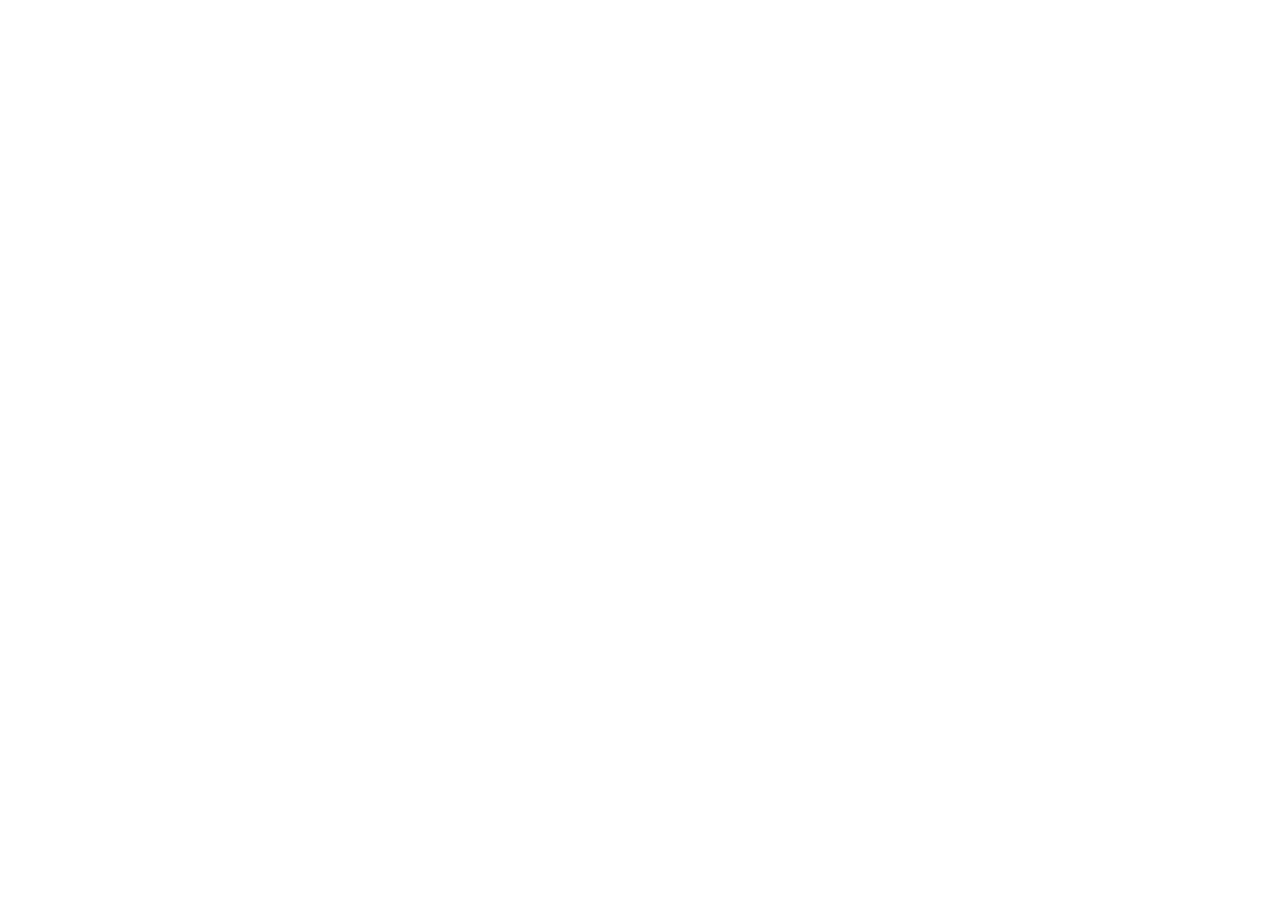
==== agendamento.html @ 8f5cff84 "Estrutura do site" ====
<!DOCTYPE html>
<html lang="pt-BR">
<head>
  <meta charset="UTF-8">
  <meta name="viewport" content="width=device-width, initial-scale=1.0">
  <title>Document</title>
    <link rel="stylesheet" href="css/agendamento.css">
  <script src="js/agendamento.js" defer></script>

</head>
<body>
  <!-- 5. [página 5] A página de agendamento deve apresentar, em formato de tabela, os serviços já adicionados
ao agendamento, contendo os campos: Imagem, breve descrição e quantidade. O campo de quantidade
deve ser numérico e permitir aumentar ou diminuir a quantidade de pets, vagas ou serviços selecionados.
Deve conter um botão de “Finalizar Agendamento”. Se o usuário clicar em diminuir para valor igual ou
menor que zero, exiba uma mensagem de confirmação para que ele confirme se irá ou não excluir o item
(utilize JS); -->
</body>
</html>
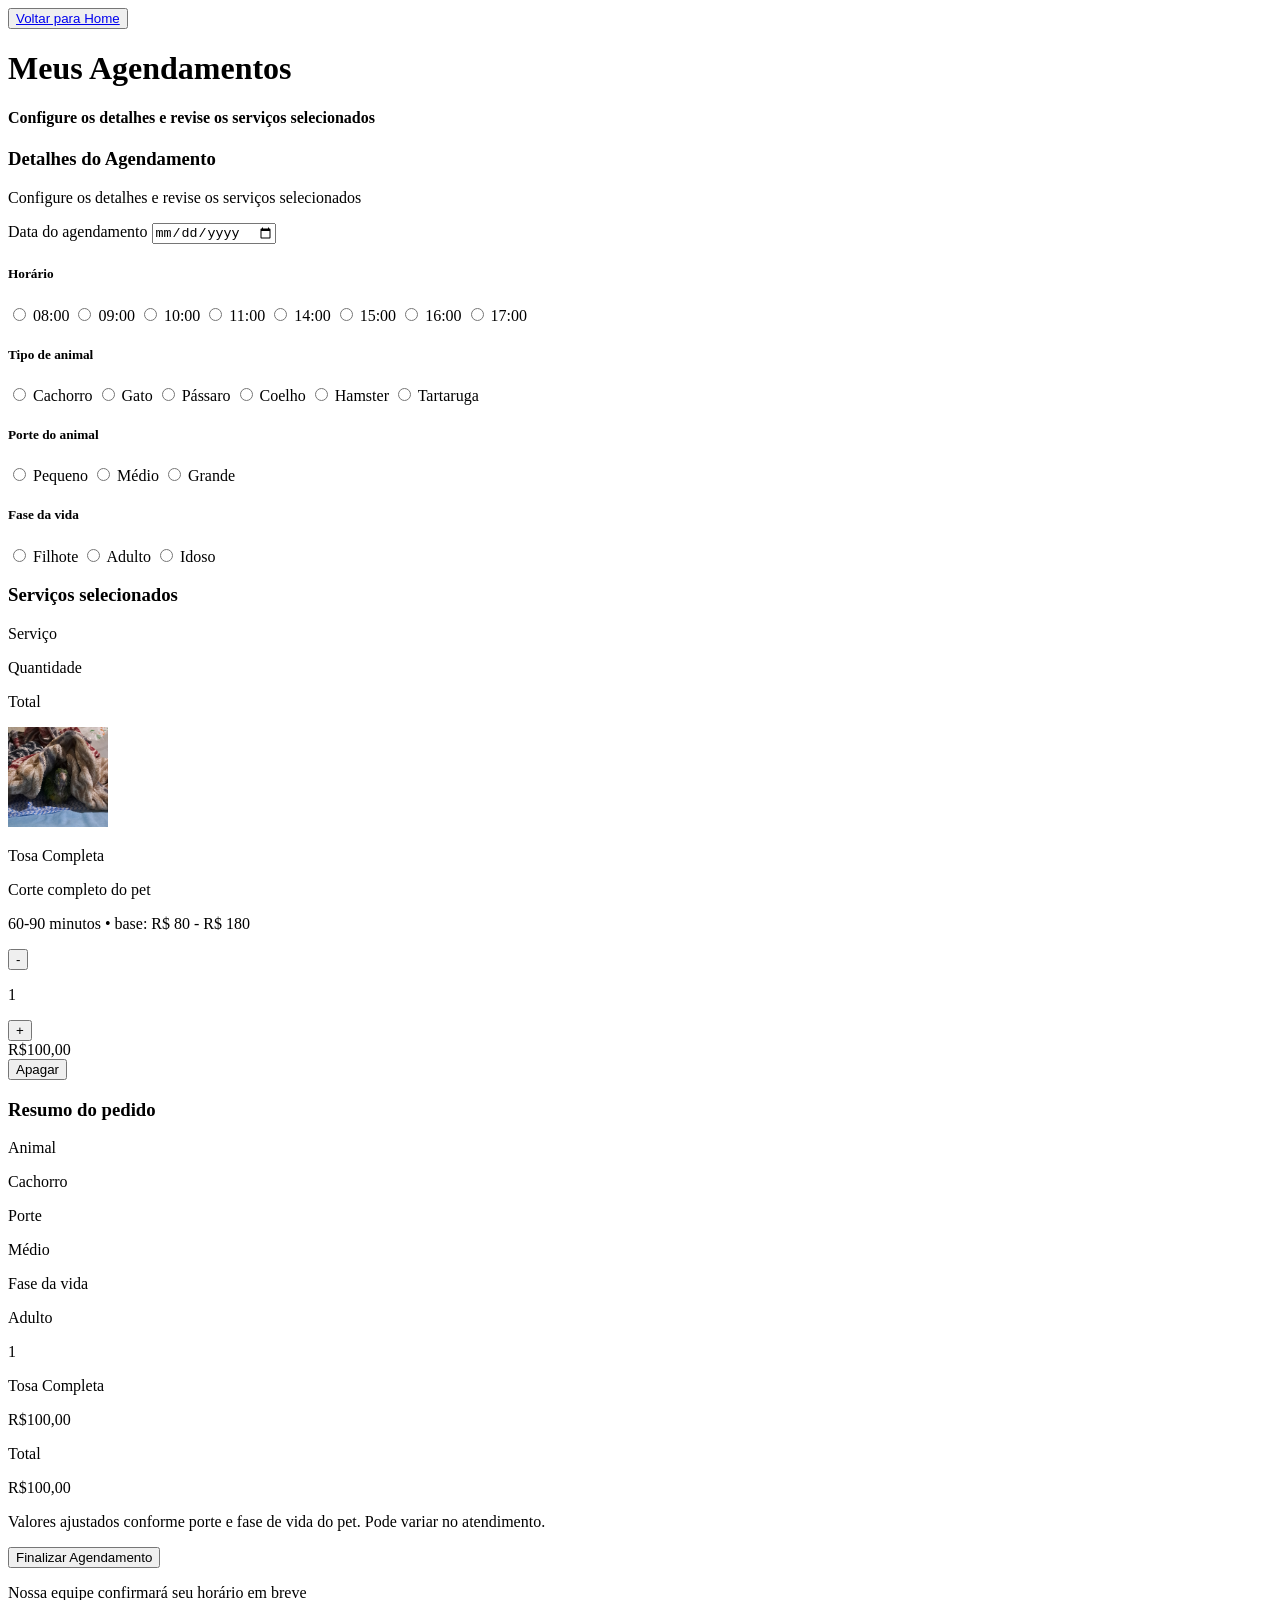
==== commit 6ce69d75: "html agendamento, login e cadastro" ====
--- a/agendamento.html
+++ b/agendamento.html
@@ -15,5 +15,174 @@
 Deve conter um botão de “Finalizar Agendamento”. Se o usuário clicar em diminuir para valor igual ou
 menor que zero, exiba uma mensagem de confirmação para que ele confirme se irá ou não excluir o item
 (utilize JS); -->
+<button><a href="index.html">Voltar para Home</a></button>
+<div>
+<h1>Meus Agendamentos</h1>
+<h4>Configure os detalhes e revise os serviços selecionados</h4>
+</div>
+
+<section>
+  <section>
+    <h3>Detalhes do Agendamento</h3>
+    <p>Configure os detalhes e revise os serviços selecionados</p>
+  </section>
+
+  <section>
+  <form action="">
+    <section>
+      <label for="data" >Data do agendamento</label>
+      <input type="date" id="data" name="data">
+    </section>
+
+    <section>
+      <h5>Horário</h5>
+      
+      <input type="radio" id="8" name="hora" >
+      <label for="8" >08:00</label>
+
+      <input type="radio" id="9" name="hora">
+      <label for="9" >09:00</label>
+
+      <input type="radio" id="10" name="hora">
+      <label for="10" >10:00</label>
+
+      <input type="radio" id="11" name="hora">
+      <label for="11" >11:00</label>
+
+      <input type="radio" id="14" name="hora">
+      <label for="14" >14:00</label>
+
+      <input type="radio" id="15" name="hora">
+      <label for="15" >15:00</label>
+
+      <input type="radio" id="16" name="hora">
+      <label for="16" >16:00</label>
+
+      <input type="radio" id="17" name="hora">
+      <label for="17" >17:00</label>
+    </section>
+
+    <section>
+      <h5>Tipo de animal</h5>
+
+      <input type="radio" id="cao" name="animal">
+      <label for="cao" >Cachorro</label>
+
+      <input type="radio" id="gato" name="animal">
+      <label for="gato" >Gato</label>
+
+      <input type="radio" id="passaro" name="Pássaro">
+      <label for="passaro">Pássaro</label>
+
+      <input type="radio" id="coelho" name="animal">
+      <label for="coelho" >Coelho</label>
+
+      <input type="radio" id="hamster" name="animal">
+      <label for="hamster" >Hamster</label>
+
+      <input type="radio" id="tartaruga" name="animal">
+      <label for="tartaruga">Tartaruga</label>
+    </section>
+
+    <section>
+      <h5>Porte do animal</h5>
+
+      <input type="radio" id="pequeno" name="porte">
+      <label for="pequeno" >Pequeno</label>
+
+      <input type="radio" id="medio" name="porte">
+      <label for="medio" >Médio</label>
+
+      <input type="radio" id="grande" name="porte">
+      <label for="grande" >Grande</label>
+    </section>
+
+    <section>
+      <h5>Fase da vida</h5>
+
+      <input type="radio" id="filhote" name="fase">
+      <label for="filhote" >Filhote</label>
+
+      <input type="radio" id="adulto" name="fase">
+      <label for="adulto" >Adulto</label>
+
+      <input type="radio" id="idoso" name="fase">
+      <label for="idoso" >Idoso</label>
+    </section>
+    </section>
+
+    <section>
+      <div>
+        <h3>Serviços selecionados</h3>
+        <p>Serviço</p>
+        <p>Quantidade</p>
+        <p>Total</p>
+      </div>
+
+      <div>
+        <img src="assets/davi.jpg" alt="" width="100px">
+        <p>Tosa Completa</p>
+        <p>Corte completo do pet</p>
+        <p>60-90 minutos • base: R$ 80 - R$ 180</p>
+      </div>
+
+      <div>
+        <button>-</button>
+        <p>1</p>
+        <button>+</button>
+      </div>
+
+      <div>R$100,00</div>
+      <button>Apagar</button>
+    </section>
+
+    <section>
+      <h3>Resumo do pedido</h3>
+
+      <div>
+        <p>Animal</p>
+        <p>Cachorro</p>
+      </div>
+
+      <div>
+        <p>Porte</p>
+        <p>Médio</p>
+      </div>
+
+      <div>
+        <p>Fase da vida</p>
+        <p>Adulto</p>
+      </div>
+
+      <div>
+        <p>1</p>
+        <p>Tosa Completa</p>
+        <p>R$100,00</p>
+      </div>
+
+      <div>
+        <p>Total</p>
+        <p>R$100,00</p>
+      </div>
+
+      <div>
+        <p>Valores ajustados conforme porte e fase de vida do pet. Pode variar no atendimento.</p>
+      </div>
+
+      <div>
+        <button>Finalizar Agendamento</button>
+        <p>Nossa equipe confirmará seu horário em breve</p>
+      </div>
+
+      
+    </section>
+
+
+
+    
+
+
+  </form>
+</section>
 </body>
 </html>
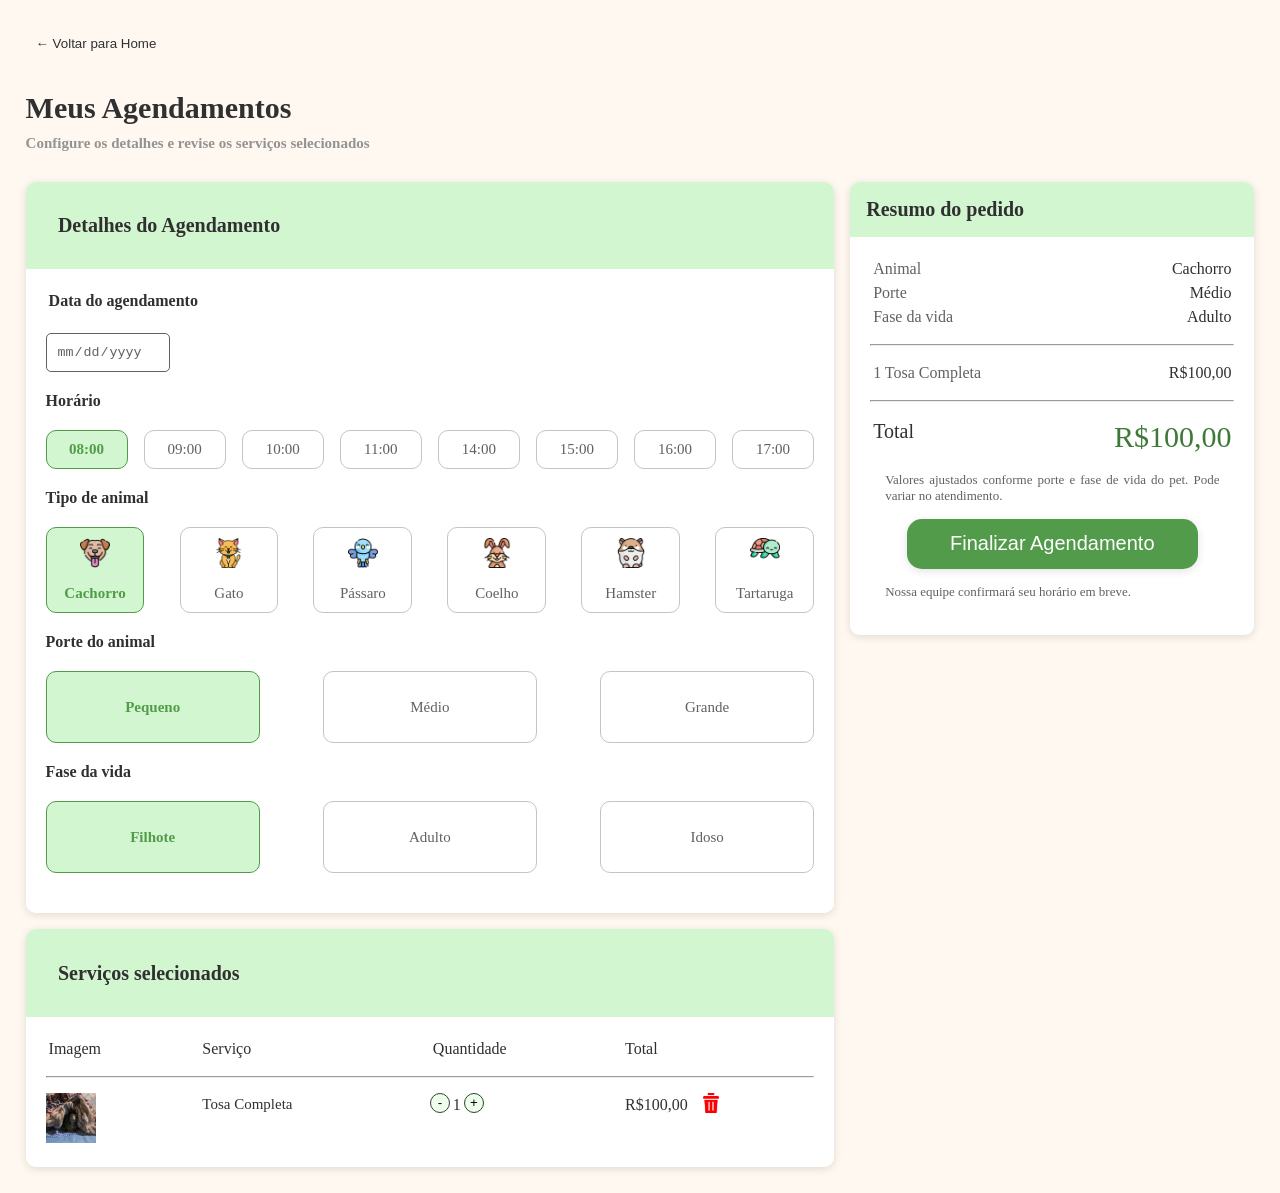
==== commit 28709642: "minha parte" ====
--- a/agendamento.html
+++ b/agendamento.html
@@ -1,188 +1,255 @@
 <!DOCTYPE html>
 <html lang="pt-BR">
+
 <head>
   <meta charset="UTF-8">
   <meta name="viewport" content="width=device-width, initial-scale=1.0">
-  <title>Document</title>
-    <link rel="stylesheet" href="css/agendamento.css">
+  <title>Agendamento</title>
+
+  <link rel="stylesheet" href="css/agendamento.css">
   <script src="js/agendamento.js" defer></script>
-
 </head>
+
 <body>
   <!-- 5. [página 5] A página de agendamento deve apresentar, em formato de tabela, os serviços já adicionados
-ao agendamento, contendo os campos: Imagem, breve descrição e quantidade. O campo de quantidade
+ao pagendamento, contendo os campos: Imagem, breve descrição e quantidade. O campo de quantidade
 deve ser numérico e permitir aumentar ou diminuir a quantidade de pets, vagas ou serviços selecionados.
 Deve conter um botão de “Finalizar Agendamento”. Se o usuário clicar em diminuir para valor igual ou
 menor que zero, exiba uma mensagem de confirmação para que ele confirme se irá ou não excluir o item
 (utilize JS); -->
-<button><a href="index.html">Voltar para Home</a></button>
-<div>
-<h1>Meus Agendamentos</h1>
-<h4>Configure os detalhes e revise os serviços selecionados</h4>
-</div>
-
-<section>
-  <section>
-    <h3>Detalhes do Agendamento</h3>
-    <p>Configure os detalhes e revise os serviços selecionados</p>
+  <button id="button_home"><a href="index.html">← Voltar para Home</a></button>
+  <div id="parte_cima">
+    <h1>Meus Agendamentos</h1>
+    <h4>Configure os detalhes e revise os serviços selecionados</h4>
+  </div>
+
+  <section id="section_principal">
+    <div id="coluna2">
+      <section class="container_detalhes">
+        <form action="">
+          <div class="titulo_detalhes">
+            <h3>Resumo do pedido</h3>
+          </div>
+
+          <div class="conteudo_detalhes" id="resumo_pedido">
+            <div class="infos_pedido">
+              <p class="p1">Animal</p>
+              <p class="p2">Cachorro</p>
+            </div>
+
+            <div class="infos_pedido">
+              <p class="p1">Porte</p>
+              <p class="p2">Médio</p>
+            </div>
+
+            <div class="infos_pedido">
+              <p class="p1">Fase da vida</p>
+              <p class="p2">Adulto</p>
+
+            </div>
+
+            <hr>
+
+            <div class="infos_pedido">
+              <p class="p1">1 Tosa Completa</p>
+              <p class="p2">R$100,00</p>
+            </div>
+
+            <hr>
+
+            <div class="infos_pedido">
+              <p id="total_escr">Total</p>
+              <p id="total">R$100,00</p>
+            </div>
+
+            <div class="div_letra_pequena">
+              <p class="letra_pequena">Valores ajustados conforme porte e fase de vida do pet. Pode variar no
+                atendimento.</p>
+            </div>
+
+            <div id="div_button">
+              <button id="finalizar_agend">Finalizar Agendamento</button>
+            </div>
+
+            <div class="div_letra_pequena">
+              <p class="letra_pequena">Nossa equipe confirmará seu horário em breve.</p>
+            </div>
+          </div>
+        </form>
+      </section>
+    </div>
+
+    <div id="coluna1">
+      <section class="container_detalhes" id="detalhes">
+        <form action="">
+
+          <div class="titulo_detalhes">
+            <h3>Detalhes do Agendamento</h3>
+          </div>
+
+          <section class="conteudo_detalhes">
+
+            <div id="data">
+              <p id="label_data">Data do agendamento</p>
+              <input type="date" id="input_data" name="data">
+            </div>
+
+            <div id="hora">
+              <h5>Horário</h5>
+
+              <div class="secao_inputs" id="inputs_hora">
+                <input type="radio" id="8" name="hora" checked>
+                <label for="8" class="label_hora">08:00</label>
+
+                <input type="radio" id="9" name="hora">
+                <label for="9" class="label_hora">09:00</label>
+
+                <input type="radio" id="10" name="hora">
+                <label for="10" class="label_hora">10:00</label>
+
+                <input type="radio" id="11" name="hora">
+                <label for="11" class="label_hora">11:00</label>
+
+                <input type="radio" id="14" name="hora">
+                <label for="14" class="label_hora">14:00</label>
+
+                <input type="radio" id="15" name="hora">
+                <label for="15" class="label_hora">15:00</label>
+
+                <input type="radio" id="16" name="hora">
+                <label for="16" class="label_hora">16:00</label>
+
+                <input type="radio" id="17" name="hora">
+                <label for="17" class="label_hora">17:00</label>
+              </div>
+            </div>
+
+            <div id="tipo_animal">
+              <h5>Tipo de animal</h5>
+              <div class="secao_inputs" id="inputs_animais">
+                <input type="radio" id="cao" name="animal" checked>
+                <label for="cao" id="label_animais">
+                  <img src="assets/cao.png" width="30px">
+                  <br>
+                  Cachorro
+                </label>
+
+                <input type="radio" id="gato" name="animal">
+                <label for="gato" id="label_animais">
+                  <img src="assets/gato.png" alt="" width="30px">
+                  <br>
+                  Gato
+                </label>
+
+                <input type="radio" id="passaro" name="animal">
+                <label for="passaro" id="label_animais">
+                  <img src="assets/passaro.png" alt="" width="30px">
+                  <br>
+                  Pássaro
+                </label>
+
+                <input type="radio" id="coelho" name="animal">
+                <label for="coelho" id="label_animais">
+                  <img src="assets/coelho.png" alt="" width="30px">
+                  <br>
+                  Coelho
+                </label>
+
+                <input type="radio" id="hamster" name="animal">
+                <label for="hamster" id="label_animais">
+                  <img src="assets/hamster.png" alt="" width="30px">
+                  <br>
+                  Hamster
+                </label>
+
+                <input type="radio" id="tartaruga" name="animal">
+                <label for="tartaruga" id="label_animais">
+                  <img src="assets/tartaruga.png" alt="" width="30px">
+                  <br>
+                  Tartaruga
+                </label>
+              </div>
+            </div>
+
+            <div id="porte_animal">
+              <h5>Porte do animal</h5>
+              <div class="secao_inputs" id="inputs_porte">
+
+
+                <input type="radio" id="pequeno" name="porte" checked>
+                <label for="pequeno" class="label_porte">Pequeno</label>
+
+                <input type="radio" id="medio" name="porte">
+                <label for="medio" class="label_porte">Médio</label>
+
+                <input type="radio" id="grande" name="porte">
+                <label for="grande" class="label_porte">Grande</label>
+              </div>
+            </div>
+
+            <div id="fase_vida" checked>
+              <h5>Fase da vida</h5>
+              <div class="secao_inputs" id="inputs_fase">
+
+                <input type="radio" id="filhote" name="fase" checked>
+                <label for="filhote" class="label_fase">Filhote</label>
+
+                <input type="radio" id="adulto" name="fase">
+                <label for="adulto" class="label_fase">Adulto</label>
+
+                <input type="radio" id="idoso" name="fase">
+                <label for="idoso" class="label_fase">Idoso</label>
+              </div>
+            </div>
+          </section>
+        </form>
+      </section>
+
+      <section class="container_detalhes">
+        <form action="">
+          <div class="titulo_detalhes">
+            <h3>Serviços selecionados</h3>
+          </div>
+          <div class="conteudo_detalhes">
+            <div>
+              <div id="temas_detalhes">
+                <p>Imagem</p>
+                <p>Serviço</p>
+                <p>Quantidade</p>
+                <p>Total</p>
+              </div>
+
+              <hr>
+
+              <div id="conteudo_detalhes">
+                <div id="div_img_agendamento">
+                <img src="assets/davi.jpg" alt="" width="50px">
+                </div>
+
+                <div id="p_agendamento">
+                <p>Tosa Completa</p>
+                </div>
+
+                <div id="div_quant_agendamento">
+                  <button>-</button>
+                  <p>1</p>
+                  <button>+</button>
+                </div>
+
+                <div id="div_valor">
+                <p>R$100,00</p>
+                <img src="assets/excluir.png" height="20rem" alt="">
+                </div>
+              
+              </div>
+            </div>
+          </div>
+        </form>
+      </section>
+    </div>
+
+
   </section>
-
-  <section>
-  <form action="">
-    <section>
-      <label for="data" >Data do agendamento</label>
-      <input type="date" id="data" name="data">
-    </section>
-
-    <section>
-      <h5>Horário</h5>
-      
-      <input type="radio" id="8" name="hora" >
-      <label for="8" >08:00</label>
-
-      <input type="radio" id="9" name="hora">
-      <label for="9" >09:00</label>
-
-      <input type="radio" id="10" name="hora">
-      <label for="10" >10:00</label>
-
-      <input type="radio" id="11" name="hora">
-      <label for="11" >11:00</label>
-
-      <input type="radio" id="14" name="hora">
-      <label for="14" >14:00</label>
-
-      <input type="radio" id="15" name="hora">
-      <label for="15" >15:00</label>
-
-      <input type="radio" id="16" name="hora">
-      <label for="16" >16:00</label>
-
-      <input type="radio" id="17" name="hora">
-      <label for="17" >17:00</label>
-    </section>
-
-    <section>
-      <h5>Tipo de animal</h5>
-
-      <input type="radio" id="cao" name="animal">
-      <label for="cao" >Cachorro</label>
-
-      <input type="radio" id="gato" name="animal">
-      <label for="gato" >Gato</label>
-
-      <input type="radio" id="passaro" name="Pássaro">
-      <label for="passaro">Pássaro</label>
-
-      <input type="radio" id="coelho" name="animal">
-      <label for="coelho" >Coelho</label>
-
-      <input type="radio" id="hamster" name="animal">
-      <label for="hamster" >Hamster</label>
-
-      <input type="radio" id="tartaruga" name="animal">
-      <label for="tartaruga">Tartaruga</label>
-    </section>
-
-    <section>
-      <h5>Porte do animal</h5>
-
-      <input type="radio" id="pequeno" name="porte">
-      <label for="pequeno" >Pequeno</label>
-
-      <input type="radio" id="medio" name="porte">
-      <label for="medio" >Médio</label>
-
-      <input type="radio" id="grande" name="porte">
-      <label for="grande" >Grande</label>
-    </section>
-
-    <section>
-      <h5>Fase da vida</h5>
-
-      <input type="radio" id="filhote" name="fase">
-      <label for="filhote" >Filhote</label>
-
-      <input type="radio" id="adulto" name="fase">
-      <label for="adulto" >Adulto</label>
-
-      <input type="radio" id="idoso" name="fase">
-      <label for="idoso" >Idoso</label>
-    </section>
-    </section>
-
-    <section>
-      <div>
-        <h3>Serviços selecionados</h3>
-        <p>Serviço</p>
-        <p>Quantidade</p>
-        <p>Total</p>
-      </div>
-
-      <div>
-        <img src="assets/davi.jpg" alt="" width="100px">
-        <p>Tosa Completa</p>
-        <p>Corte completo do pet</p>
-        <p>60-90 minutos • base: R$ 80 - R$ 180</p>
-      </div>
-
-      <div>
-        <button>-</button>
-        <p>1</p>
-        <button>+</button>
-      </div>
-
-      <div>R$100,00</div>
-      <button>Apagar</button>
-    </section>
-
-    <section>
-      <h3>Resumo do pedido</h3>
-
-      <div>
-        <p>Animal</p>
-        <p>Cachorro</p>
-      </div>
-
-      <div>
-        <p>Porte</p>
-        <p>Médio</p>
-      </div>
-
-      <div>
-        <p>Fase da vida</p>
-        <p>Adulto</p>
-      </div>
-
-      <div>
-        <p>1</p>
-        <p>Tosa Completa</p>
-        <p>R$100,00</p>
-      </div>
-
-      <div>
-        <p>Total</p>
-        <p>R$100,00</p>
-      </div>
-
-      <div>
-        <p>Valores ajustados conforme porte e fase de vida do pet. Pode variar no atendimento.</p>
-      </div>
-
-      <div>
-        <button>Finalizar Agendamento</button>
-        <p>Nossa equipe confirmará seu horário em breve</p>
-      </div>
-
-      
-    </section>
-
-
-
-    
-
-
-  </form>
-</section>
 </body>
+
 </html>
--- a/css/agendamento.css
+++ b/css/agendamento.css
@@ -0,0 +1,327 @@
+*{
+  padding: 0;
+  margin: 0;
+  
+}
+html {
+  background-color: #FFF8F0;
+  color: #303030;
+  margin: 2%;
+  font-size: 62.5%;
+
+}
+
+body{
+  font-size: 1.5rem;
+}
+
+#parte_cima{
+  margin: 3rem 0 3rem 0;
+}
+
+h4{
+  color: #939393;
+  margin-top: 10px;
+}
+#section_principal {
+  display: grid;
+  grid-template-columns: 2fr 1fr;
+  gap: 16px;
+}
+#coluna1{
+  grid-column: 1;
+  grid-row: 1;
+  display: flex;
+  flex-direction: column;
+  gap: 16px;
+}
+#coluna2{
+  grid-column: 2;
+}
+
+.container_detalhes{
+  border-radius: 1rem;
+  overflow: hidden;
+  box-shadow: 0px 2px 8px #0000001f;
+}
+
+.titulo_detalhes{
+  background-color: #d2f6cf;
+  padding: 1rem;
+  padding: 4%;
+}
+
+.conteudo_detalhes{
+  background-color: #FFFfff;
+  padding: clamp(2rem, 1vw, 4rem);
+}
+
+.secao_inputs{
+  padding: 2rem 0 2rem 0;
+  display: flex;
+  justify-content: space-between;
+  flex-wrap: wrap;
+  align-items: center;
+}
+h3{
+  font-size: 2rem;
+}
+h5{
+  font-size: 1.6rem;
+}
+
+input[type="radio"]{
+  display: none;
+  width: 100%;
+}
+
+label{
+  border:1px solid #c4c4c4;
+  cursor: pointer;
+  color: #616161;
+  padding: 1rem;
+  border-radius: 1rem;
+  display: flex;
+  flex-direction: column;
+  align-items: center;
+  
+}
+input[type="radio"]:checked + label {
+  background-color: #d2f6cf;
+  border: 1.7px solid #529b4a;
+  color: #529b4a;
+  font-weight: bold;
+}
+
+label:hover{
+  background-color: #effdee;
+  border: 1px solid #70cc66;
+  color: #3e7938;
+}
+
+.label_hora{
+  width: 6rem;
+}
+#label_animais{
+  width: 10%;
+  max-width: 10rem;
+  min-width: 5rem;
+}
+
+.label_porte, .label_fase{
+  justify-content: center;
+  width: 25%;
+  max-width: 25rem;
+  height: 5rem;
+}
+
+@media (max-width:850px){
+#inputs_animais{
+  display: grid;
+  grid-template-columns: repeat(3, 1fr);
+  row-gap: 2rem;
+}
+#label_animais{
+  width: 70%;
+  max-width: 12rem;
+  min-width: 2rem;
+}
+
+#inputs_porte, #inputs_fase{
+  display: flex;
+  flex-direction: column;
+  align-items: center;
+  gap: 1.5rem;
+}
+.label_porte, .label_fase{
+  height: 3rem;
+  width: 100%;
+}
+}
+
+@media (max-width:1200px){
+  #inputs_hora{
+    display: grid;
+    grid-template-columns: 1fr 1fr 1fr 1fr;
+    row-gap: 2rem;
+
+
+  }
+}
+@media (max-width:700px){
+  #inputs_hora{
+    display: grid;
+    grid-template-columns: 1fr 1fr 1fr;
+    row-gap: 2rem;
+
+  }
+}
+
+@media (max-width: 600px) {
+  #section_principal{
+    display: flex;
+    flex-direction: column;
+  }
+    #inputs_hora{
+    display: grid;
+    grid-template-columns: 1fr 1fr 1fr 1fr;
+    row-gap: 2rem;
+
+  }
+}
+
+@media (max-width:430px){
+  #inputs_hora{
+    display: grid;
+    grid-template-columns: 1fr 1fr 1fr;
+    row-gap: 2rem;
+
+  }
+}
+
+@media (max-width:350px){
+  #inputs_hora{
+    display: grid;
+    grid-template-columns: 1fr 1fr;
+    row-gap: 2rem;
+
+  }
+  #inputs_animais{
+    display: grid;
+    grid-template-columns: 1fr 1fr;
+  }
+  .label_porte, .label_fase{
+  height: 3rem;
+  width: 80%;
+}
+}
+
+#inputs_hora{
+  align-items: center;
+}
+
+#input_data{
+  border: 1px solid #616161;
+  color: #616161;
+  padding: 1rem;
+  margin: 2rem 0 2rem 0;
+  border-radius: 0.5rem;
+}
+input[type="date"]::-webkit-calendar-picker-indicator {
+  display: none;
+}
+
+.infos_pedido{
+  display: flex;
+  justify-content: space-between;
+}
+
+p{
+  font-size: 1.6rem;
+  margin: 0.3rem;
+}
+.p1{
+  color: #616161;
+}
+.p2{
+  color: #303030;
+}
+.letra_pequena{
+  color: #616161;
+  font-size: 1.3rem;
+  text-align: justify;
+  margin: 1.5rem;
+}
+
+hr{
+  margin: 1.5rem 0 1.5rem 0;
+}
+
+#total_escr{
+  display: flex;
+  justify-content: center;
+  font-size: 2rem;
+}
+#total{
+  font-size: 3rem;
+  color: #3e7938;
+}
+
+
+#label_data{
+  font-size: 1.6rem;
+  font-weight: bold;
+}
+
+#finalizar_agend{
+  align-items: center;
+  width: 80%;
+  height: 5rem;
+  font-size: 2rem;
+  border-radius: 1.5rem;
+  border: none;
+  background-color: #529b4a;
+  color: #ffffff;
+  box-shadow: 0px 2px 8px #0000001f;
+}
+#finalizar_agend:hover{
+  background-color: #3a6b35;
+  cursor: pointer;
+    box-shadow: 0 8px 20px rgba(128, 128, 128, 0.35);
+}
+
+#div_button{
+  display: flex;
+  justify-content: center;
+  align-items: center;
+}
+
+#button_home{
+  padding: 1rem;
+  background: transparent;
+  border: 0rem;
+  color: #303030;
+}
+
+#button_home a{
+  text-decoration: none;
+  color: #303030;
+}
+
+#button_home:hover{
+  background-color: #2df0400d;
+  border-radius: 1.2rem;
+  cursor: pointer;
+}
+
+/* Detalhes */
+#temas_detalhes, #conteudo_detalhes{
+  display: grid;
+  grid-template-columns: 2fr 3fr 2.5fr 2.5fr;
+
+}
+
+#div_img img{
+  height: 100%;
+  max-height: 7rem;
+  width: auto;
+  max-width:100% ;
+}
+#p_agendamento p{
+  color: #303030;
+  font-size: 100%;
+}
+#div_quant_agendamento{
+  display: flex;
+}
+#div_quant_agendamento button{
+  width: 2rem;
+  height: 2rem;
+  border-radius: 50%;
+  border: 0.1rem solid #274923;
+  background-color: #effdee;
+}
+#div_valor{
+  display: flex;
+  gap: 1rem;
+}
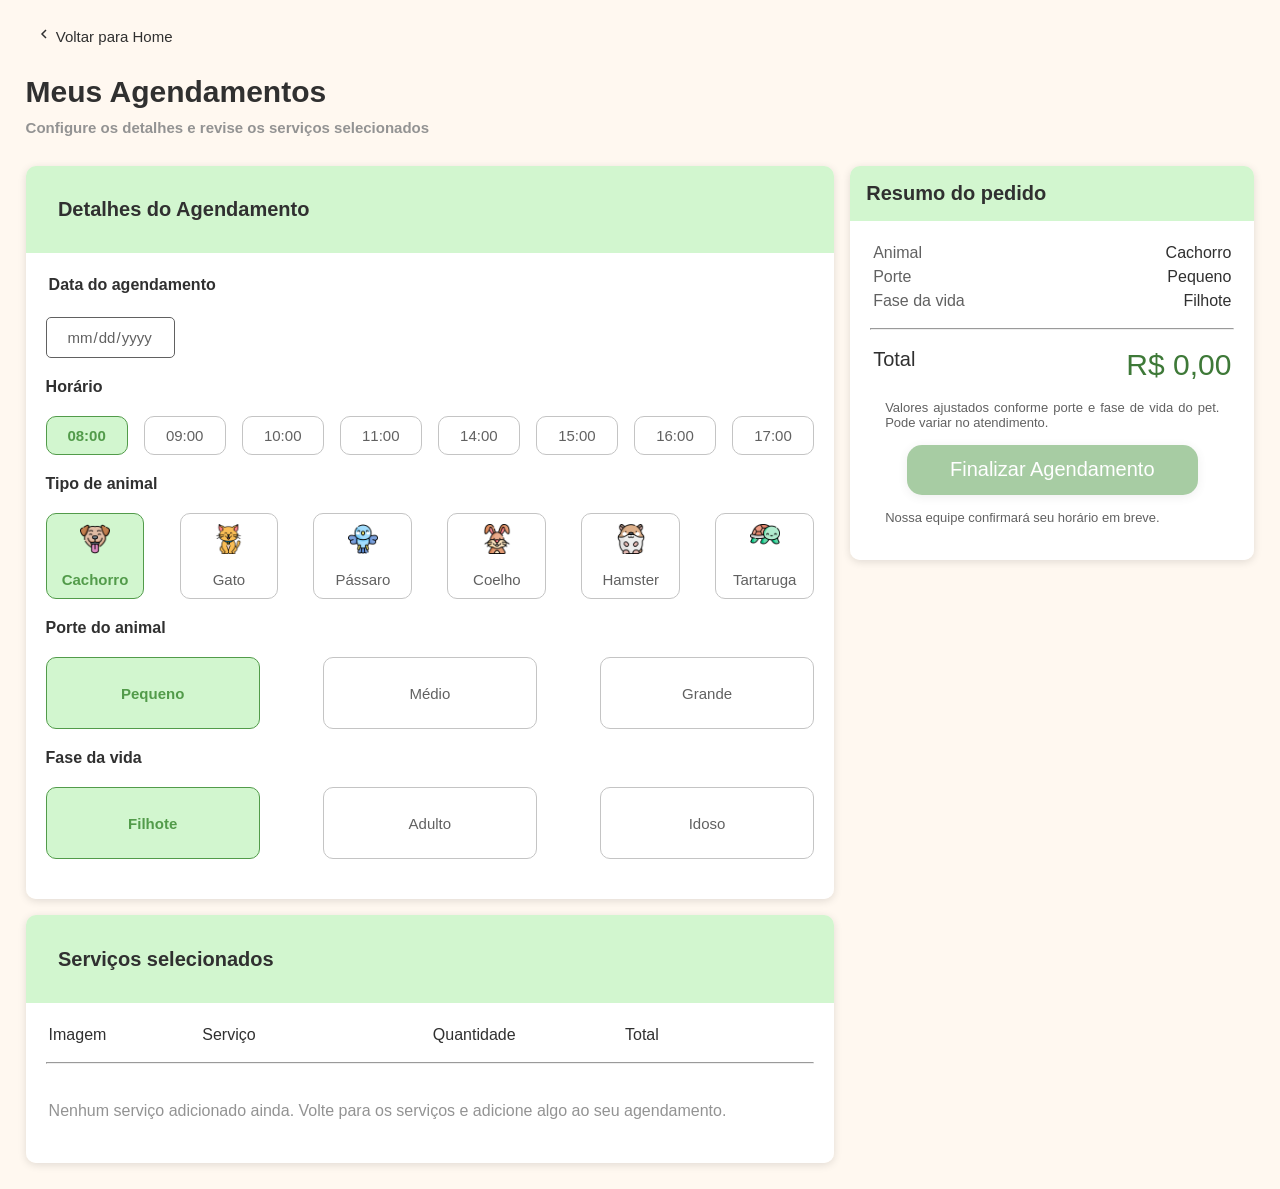
==== commit d5148f9a: "Ajustes na tela de agendamento" ====
--- a/agendamento.html
+++ b/agendamento.html
@@ -17,7 +17,11 @@
 Deve conter um botão de “Finalizar Agendamento”. Se o usuário clicar em diminuir para valor igual ou
 menor que zero, exiba uma mensagem de confirmação para que ele confirme se irá ou não excluir o item
 (utilize JS); -->
-  <button id="button_home"><a href="index.html">← Voltar para Home</a></button>
+<a href="index.html" id="button_home">
+        <svg width="16" height="16" viewBox="0 0 24 24" fill="none" stroke="currentColor" stroke-width="2.2"><polyline points="15 18 9 12 15 6"/></svg>
+        Voltar para Home
+      </a>
+
   <div id="parte_cima">
     <h1>Meus Agendamentos</h1>
     <h4>Configure os detalhes e revise os serviços selecionados</h4>
@@ -34,25 +38,18 @@
           <div class="conteudo_detalhes" id="resumo_pedido">
             <div class="infos_pedido">
               <p class="p1">Animal</p>
-              <p class="p2">Cachorro</p>
+              <p class="p2" id="resumo_animal">Cachorro</p>
             </div>
 
             <div class="infos_pedido">
               <p class="p1">Porte</p>
-              <p class="p2">Médio</p>
+              <p class="p2" id="resumo_porte">Pequeno</p>
             </div>
 
             <div class="infos_pedido">
               <p class="p1">Fase da vida</p>
-              <p class="p2">Adulto</p>
-
-            </div>
-
-            <hr>
-
-            <div class="infos_pedido">
-              <p class="p1">1 Tosa Completa</p>
-              <p class="p2">R$100,00</p>
+              <p class="p2" id="resumo_fase">Filhote</p>
+
             </div>
 
             <hr>
@@ -91,7 +88,7 @@
 
             <div id="data">
               <p id="label_data">Data do agendamento</p>
-              <input type="date" id="input_data" name="data">
+              <input type="date" id="input_data" name="data" style="font-family: 'Inter', sans-serif; font-size: 15px; text-indent: 5px;">
             </div>
 
             <div id="hora">
@@ -223,21 +220,17 @@
 
               <div id="conteudo_detalhes">
                 <div id="div_img_agendamento">
-                <img src="assets/davi.jpg" alt="" width="50px">
                 </div>
 
                 <div id="p_agendamento">
-                <p>Tosa Completa</p>
                 </div>
 
                 <div id="div_quant_agendamento">
                   <button>-</button>
-                  <p>1</p>
                   <button>+</button>
                 </div>
 
                 <div id="div_valor">
-                <p>R$100,00</p>
                 <img src="assets/excluir.png" height="20rem" alt="">
                 </div>
               
--- a/css/agendamento.css
+++ b/css/agendamento.css
@@ -8,7 +8,7 @@
   color: #303030;
   margin: 2%;
   font-size: 62.5%;
-
+  font-family: 'Inter', sans-serif;
 }
 
 body{
@@ -22,6 +22,7 @@
 h4{
   color: #939393;
   margin-top: 10px;
+  font-family: 'Poppins', sans-serif;
 }
 #section_principal {
   display: grid;
@@ -49,6 +50,7 @@
   background-color: #d2f6cf;
   padding: 1rem;
   padding: 4%;
+  font-family: 'Poppins', sans-serif;
 }
 
 .conteudo_detalhes{
@@ -245,6 +247,24 @@
 #total{
   font-size: 3rem;
   color: #3e7938;
+}
+
+.btn-qty{
+  border: 1px solid #c4c4c4;
+  background: #fff;
+  border-radius: 0.5rem;
+  width: 2.6rem;
+  height: 2.6rem;
+  cursor: pointer;
+  font-size: 1.6rem;
+}
+.btn-qty:hover{
+  background: #d2f6cf;
+  border-color: #529b4a;
+}
+#finalizar_agend:disabled{
+  opacity: .5;
+  cursor: not-allowed;
 }
 
 
@@ -281,6 +301,7 @@
   background: transparent;
   border: 0rem;
   color: #303030;
+  text-decoration: none;
 }
 
 #button_home a{
@@ -295,10 +316,14 @@
 }
 
 /* Detalhes */
-#temas_detalhes, #conteudo_detalhes{
+#temas_detalhes{
   display: grid;
   grid-template-columns: 2fr 3fr 2.5fr 2.5fr;
-
+}
+
+#conteudo_detalhes{
+  display: grid;
+  gap: 4rem;
 }
 
 #div_img img{
@@ -310,9 +335,11 @@
 #p_agendamento p{
   color: #303030;
   font-size: 100%;
+  margin-left: 50px;
 }
 #div_quant_agendamento{
   display: flex;
+  margin-right: 80px;
 }
 #div_quant_agendamento button{
   width: 2rem;
@@ -324,4 +351,5 @@
 #div_valor{
   display: flex;
   gap: 1rem;
+  margin-right: 120px;
 }
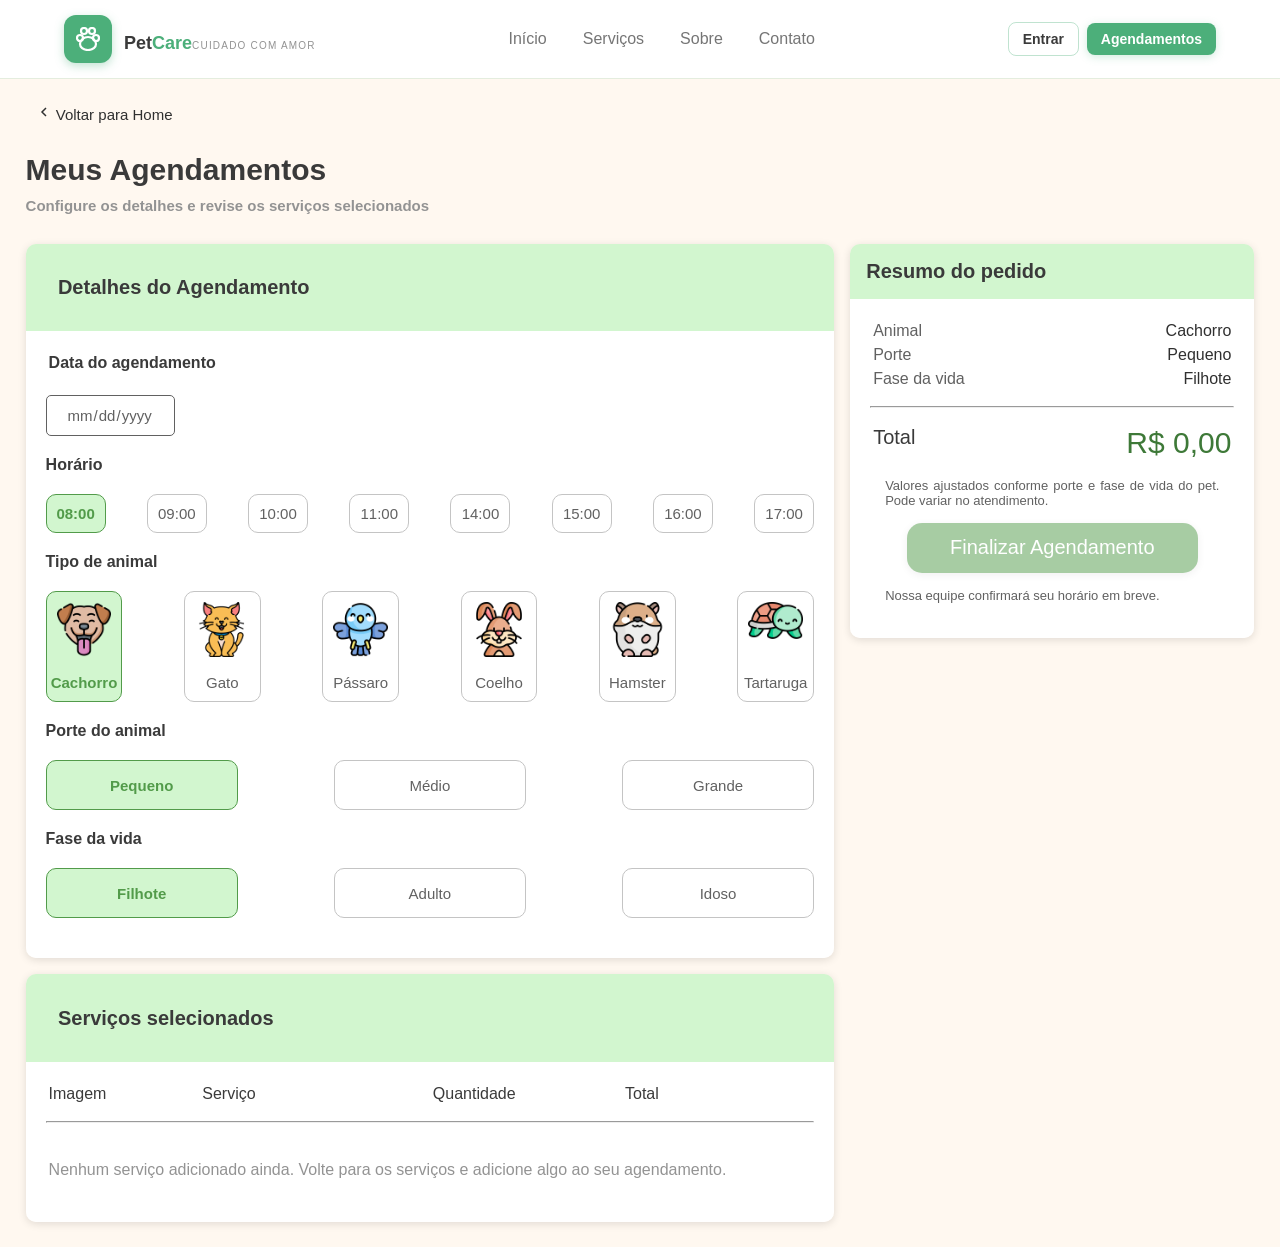
==== commit 4a808dd3: "header em todas as pags" ====
--- a/agendamento.html
+++ b/agendamento.html
@@ -17,6 +17,49 @@
 Deve conter um botão de “Finalizar Agendamento”. Se o usuário clicar em diminuir para valor igual ou
 menor que zero, exiba uma mensagem de confirmação para que ele confirme se irá ou não excluir o item
 (utilize JS); -->
+<div id="toast"><div class="toast-title" id="toast-title"></div><div class="toast-desc" id="toast-desc"></div></div>
+
+<header id="site-header">
+  <div class="container">
+    <nav class="main">
+      <a href="index.html" class="logo">
+        <div class="logo-icon">
+          <svg width="24" height="24" viewBox="0 0 24 24" fill="none" stroke="white" stroke-width="2.2"><path d="M11 4C11 5.65685 9.65685 7 8 7C6.34315 7 5 5.65685 5 4C5 2.34315 6.34315 1 8 1C9.65685 1 11 2.34315 11 4Z"/><path d="M19 4C19 5.65685 17.6569 7 16 7C14.3431 7 13 5.65685 13 4C13 2.34315 14.3431 1 16 1C17.6569 1 19 2.34315 19 4Z"/><path d="M4 11C4 12.6569 2.65685 14 1 14C-0.656854 14 -2 12.6569 -2 11C-2 9.34315 -0.656854 8 1 8C2.65685 8 4 9.34315 4 11Z" transform="translate(3,0)"/><path d="M23 11C23 12.6569 21.6569 14 20 14C18.3431 14 17 12.6569 17 11C17 9.34315 18.3431 8 20 8C21.6569 8 23 9.34315 23 11Z"/><path d="M12 10C8 10 4 13 4 17C4 20 7 23 12 23C17 23 20 20 20 17C20 13 16 10 12 10Z"/></svg>
+        </div>
+        <div class="logo-text"><span class="name">Pet<span>Care</span></span><span class="tagline">Cuidado com amor</span></div>
+      </a>
+
+      <div class="nav-links">
+        <a href="index.html">Início</a>
+        <a href="index.html#servicos">Serviços</a>
+        <a href="index.html#sobre">Sobre</a>
+        <a href="index.html#contato">Contato</a>
+      </div>
+
+      <div class="nav-actions">
+        <a href="login.html" class="btn btn-outline btn-sm">Entrar</a>
+        <a href="agendamento.html" class="btn btn-primary btn-sm cart-btn">
+          <span class="desktop-only">Agendamentos</span>
+          <span class="cart-badge" id="cart-badge">0</span>
+        </a>
+
+        <button class="hamburger" id="hamburger-btn" aria-label="Menu">
+          <svg id="ham-icon" width="20" height="20" viewBox="0 0 24 24" fill="none" stroke="currentColor" stroke-width="2.2"><line x1="3" y1="6" x2="21" y2="6"/><line x1="3" y1="12" x2="21" y2="12"/><line x1="3" y1="18" x2="21" y2="18"/></svg>
+          <svg id="ham-close" class="hidden" width="20" height="20" viewBox="0 0 24 24" fill="none" stroke="currentColor" stroke-width="2.2"><line x1="18" y1="6" x2="6" y2="18"/><line x1="6" y1="6" x2="18" y2="18"/></svg>
+        </button>
+      </div>
+    </nav>
+  </div>
+
+  <div class="mobile-menu" id="mobile-menu">
+    <a href="index.html">Início</a>
+    <a href="index.html#servicos">Serviços</a>
+    <a href="index.html#sobre">Sobre</a>
+    <a href="index.html#contato">Contato</a>
+    <a href="login.html">Entrar na conta</a>
+  </div>
+</header>
+<main>
 <a href="index.html" id="button_home">
         <svg width="16" height="16" viewBox="0 0 24 24" fill="none" stroke="currentColor" stroke-width="2.2"><polyline points="15 18 9 12 15 6"/></svg>
         Voltar para Home
@@ -243,6 +286,7 @@
 
 
   </section>
+  </main>
 </body>
 
 </html>
--- a/css/agendamento.css
+++ b/css/agendamento.css
@@ -6,14 +6,349 @@
 html {
   background-color: #FFF8F0;
   color: #303030;
+  
+  /* font-size: 62.5%; */
+  font-family: 'Inter', sans-serif;
+}
+main{
   margin: 2%;
-  font-size: 62.5%;
-  font-family: 'Inter', sans-serif;
 }
 
 body{
   font-size: 1.5rem;
 }
+
+/* ---------- header --------- */
+@import url('https://fonts.googleapis.com/css2?family=Poppins:wght@400;500;600;700;800&family=Inter:wght@400;500;600&display=swap');
+
+*,
+*::before,
+*::after {
+  box-sizing: border-box;
+  margin: 0;
+  padding: 0;
+}
+
+:root {
+  --green:   #4CAF7A;
+  --green-d: #3d8f63;
+  --yellow:  #FFD166;
+  --orange:  #FF8A5B;
+  --dark:    #3A3A3A;
+  --bg:      #FFF8F0;
+  --card-bg: #FFFFFF;
+  --muted:   rgba(58,58,58,.55);
+  --radius:  14px;
+  --shadow:  0 4px 24px rgba(0,0,0,.08);
+  --shadow-lg: 0 8px 40px rgba(0,0,0,.13);
+  font-family: 'Inter', sans-serif;
+  color: var(--dark);
+}
+
+html {
+  scroll-behavior: smooth;
+  background-color: var(--bg);
+  color: var(--dark);
+  font-size: 62.5%;
+}
+
+body {
+  min-height: 100vh;
+  font-size: 1.5rem;
+  background: var(--bg);
+}
+
+a {
+  text-decoration: none;
+  color: inherit;
+}
+
+img {
+  display: block;
+  width: 100%;
+  object-fit: cover;
+}
+
+button {
+  cursor: pointer;
+  font-family: inherit;
+  border: none;
+  background: none;
+}
+
+input, textarea, select {
+  font-family: inherit;
+}
+
+.container {
+  max-width: 1200px;
+  margin: 0 auto;
+  padding: 0 24px;
+}
+
+.hidden {
+  display: none !important;
+}
+
+/* HEADER */
+header {
+  z-index: 100;
+  background: rgba(255,255,255,.97);
+  backdrop-filter: blur(8px);
+  box-shadow: 0 1px 0 rgba(76,175,122,.15);
+  transition: box-shadow .3s;
+}
+
+header.scrolled {
+  box-shadow: var(--shadow);
+}
+
+nav.main {
+  display: flex;
+  align-items: center;
+  justify-content: space-between;
+  height: 64px;
+}
+
+.logo {
+  display: flex;
+  align-items: center;
+  gap: 12px;
+}
+
+.logo-icon {
+  width: 44px;
+  height: 44px;
+  background: var(--green);
+  border-radius: 12px;
+  display: flex;
+  align-items: center;
+  justify-content: center;
+  box-shadow: 0 3px 10px rgba(76,175,122,.35);
+  transition: transform .2s, box-shadow .2s;
+}
+
+.logo:hover .logo-icon {
+  transform: scale(1.07);
+  box-shadow: 0 5px 18px rgba(76,175,122,.45);
+}
+
+.logo-text .name {
+  font-family: 'Poppins', sans-serif;
+  font-size: 1.2rem;
+  font-weight: 700;
+  line-height: 1;
+}
+
+.logo-text .name span {
+  color: var(--green);
+}
+
+.logo-text .tagline {
+  font-size: .625rem;
+  letter-spacing: .12em;
+  text-transform: uppercase;
+  color: var(--muted);
+}
+
+.nav-links {
+  display: flex;
+  gap: 4px;
+}
+
+.nav-links a {
+  padding: 8px 16px;
+  border-radius: 8px;
+  font-size: .875rem;
+  font-weight: 500;
+  color: rgba(58,58,58,.7);
+  transition: background .2s, color .2s;
+}
+
+.nav-links a:hover,
+.nav-links a.active {
+  background: rgba(76,175,122,.1);
+  color: var(--green);
+}
+
+.nav-actions {
+  display: flex;
+  align-items: center;
+  gap: 8px;
+}
+
+.btn {
+  display: inline-flex;
+  align-items: center;
+  gap: 8px;
+  padding: 8px 18px;
+  border-radius: 8px;
+  font-size: .875rem;
+  font-weight: 600;
+  transition: all .2s;
+}
+
+.btn-outline {
+  border: 1.5px solid rgba(76,175,122,.35);
+  color: var(--dark);
+}
+
+.btn-outline:hover {
+  border-color: var(--green);
+  background: var(--green);
+  color: #fff;
+}
+
+.btn-primary {
+  background: var(--green);
+  color: #fff;
+  box-shadow: 0 2px 8px rgba(76,175,122,.25);
+}
+
+.btn-primary:hover {
+  background: var(--green-d);
+  box-shadow: 0 4px 14px rgba(76,175,122,.35);
+}
+
+.btn-sm {
+  padding: 6px 14px;
+  font-size: .8rem;
+}
+
+.cart-btn {
+  position: relative;
+}
+
+.cart-badge {
+  position: absolute;
+  top: -8px;
+  right: -8px;
+  background: var(--orange);
+  color: #fff;
+  font-size: .65rem;
+  font-weight: 700;
+  min-width: 20px;
+  height: 20px;
+  border-radius: 10px;
+  padding: 0 5px;
+  align-items: center;
+  justify-content: center;
+  border: 2px solid #fff;
+  box-shadow: 0 2px 6px rgba(0,0,0,.2);
+  display: none;
+}
+
+.cart-badge.visible {
+  display: flex;
+}
+
+.hamburger {
+  display: none;
+  align-items: center;
+  justify-content: center;
+  width: 36px;
+  height: 36px;
+  border-radius: 8px;
+  color: var(--dark);
+  transition: background .2s;
+}
+
+.hamburger:hover {
+  background: rgba(76,175,122,.1);
+}
+
+.mobile-menu {
+  display: none;
+  flex-direction: column;
+  gap: 4px;
+  padding: 16px 24px;
+  border-top: 1px solid rgba(76,175,122,.1);
+  background: #fff;
+  box-shadow: 0 8px 24px rgba(0,0,0,.08);
+}
+
+.mobile-menu.open {
+  display: flex;
+}
+
+.mobile-menu a {
+  padding: 10px 16px;
+  border-radius: 8px;
+  font-size: .875rem;
+  font-weight: 500;
+  color: rgba(58,58,58,.8);
+  transition: background .2s, color .2s;
+}
+
+.mobile-menu a:hover {
+  background: rgba(76,175,122,.1);
+  color: var(--green);
+}
+
+header{font-size:3rem;}
+@media (max-width: 768px) {
+  .nav-links {
+    display: none;
+  }
+
+  .hamburger {
+    display: flex;
+  }
+}
+
+@media (max-width: 500px) {
+  .btn-outline {
+    display: none;
+  }
+}
+
+header .main {
+  height: 78px;
+}
+
+header .logo-icon {
+  width: 48px;
+  height: 48px;
+}
+
+header .logo-text .name {
+  font-size: 1.8rem;
+}
+
+header .btn {
+  padding: 10px 18px;
+}
+
+header .btn-sm {
+  padding: 8px 14px;
+}
+
+header .nav-links a {
+  padding: 10px 16px;
+}
+
+header .hamburger {
+  width: 40px;
+  height: 40px;
+}
+
+
+#site-header .logo-text .tagline {
+  font-size: 1rem;
+}
+
+#site-header .nav-links a {
+  font-size: 1.6rem;
+}
+
+#site-header .btn {
+  font-size: 1.6rem;
+}
+
+#site-header .btn-sm {
+  font-size: 1.4rem;
+}
+/* FIM header */
 
 #parte_cima{
   margin: 3rem 0 3rem 0;
@@ -64,6 +399,7 @@
   justify-content: space-between;
   flex-wrap: wrap;
   align-items: center;
+  
 }
 h3{
   font-size: 2rem;
